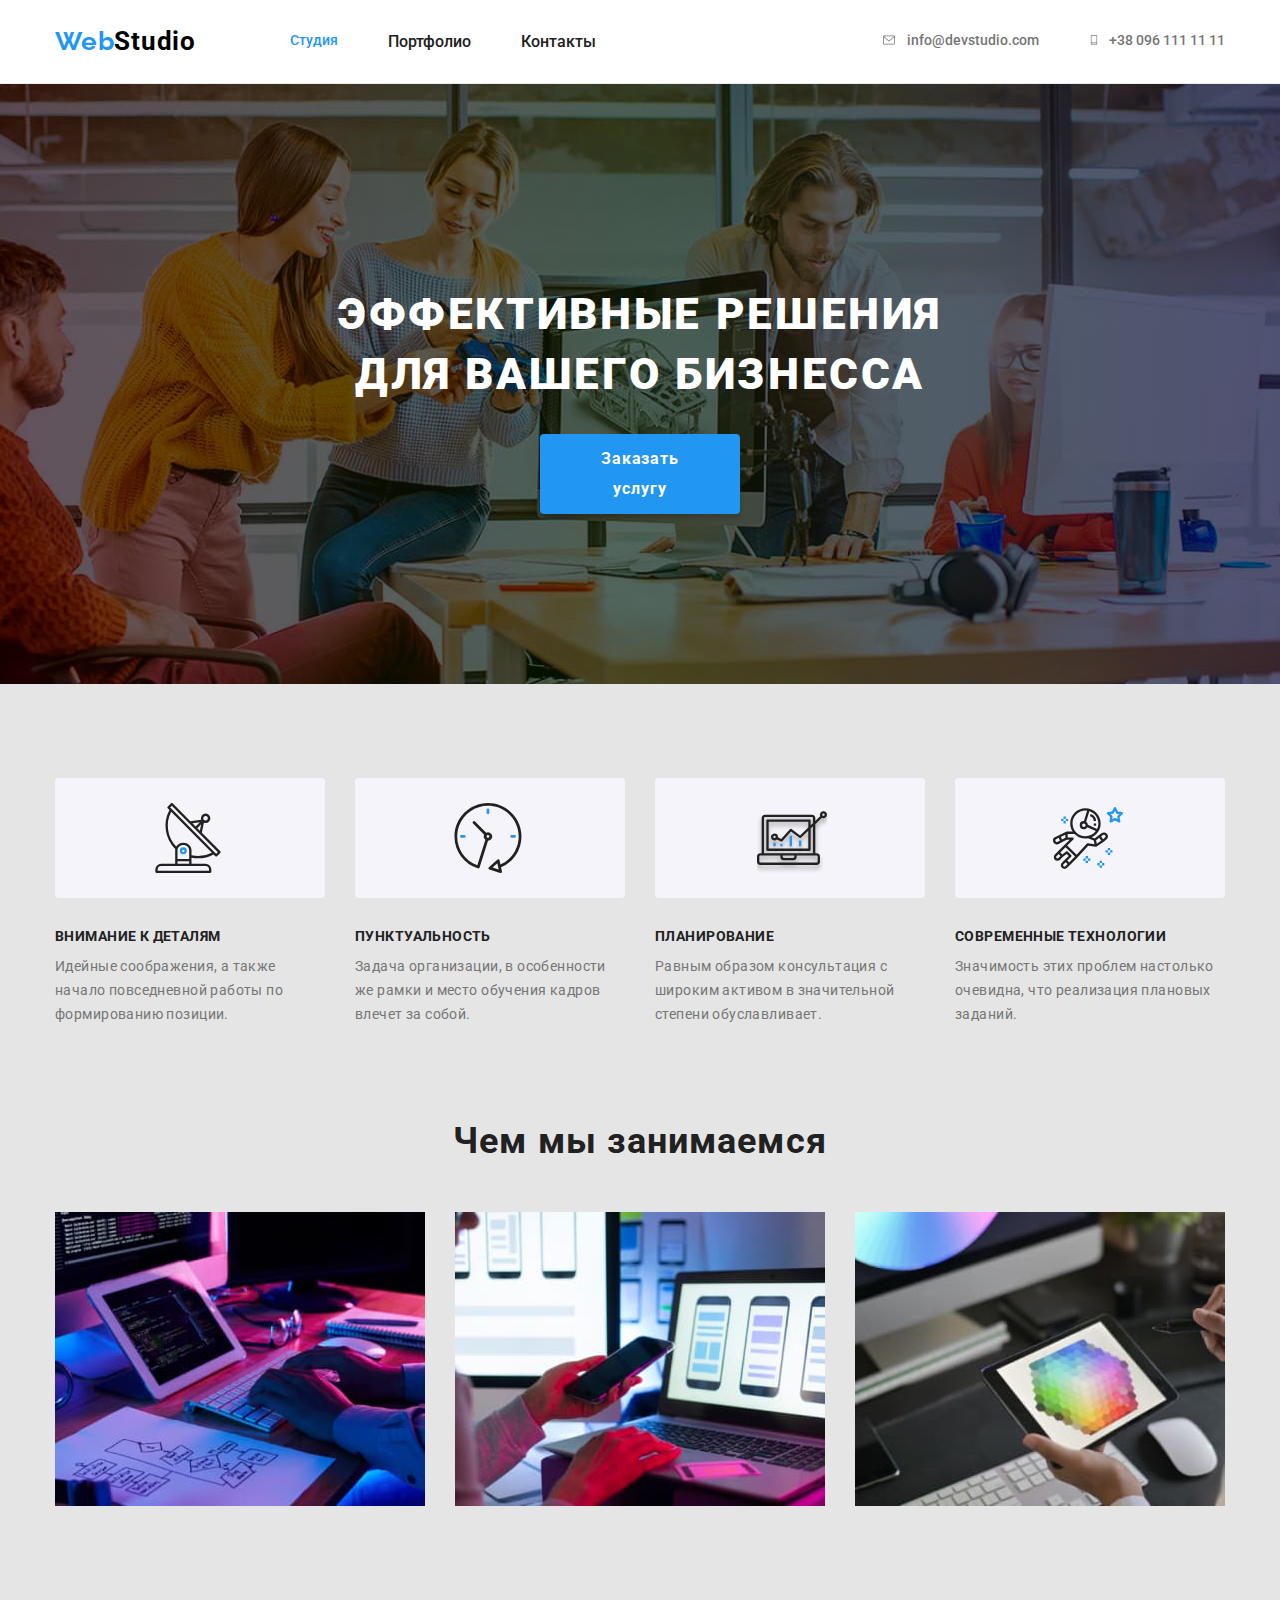
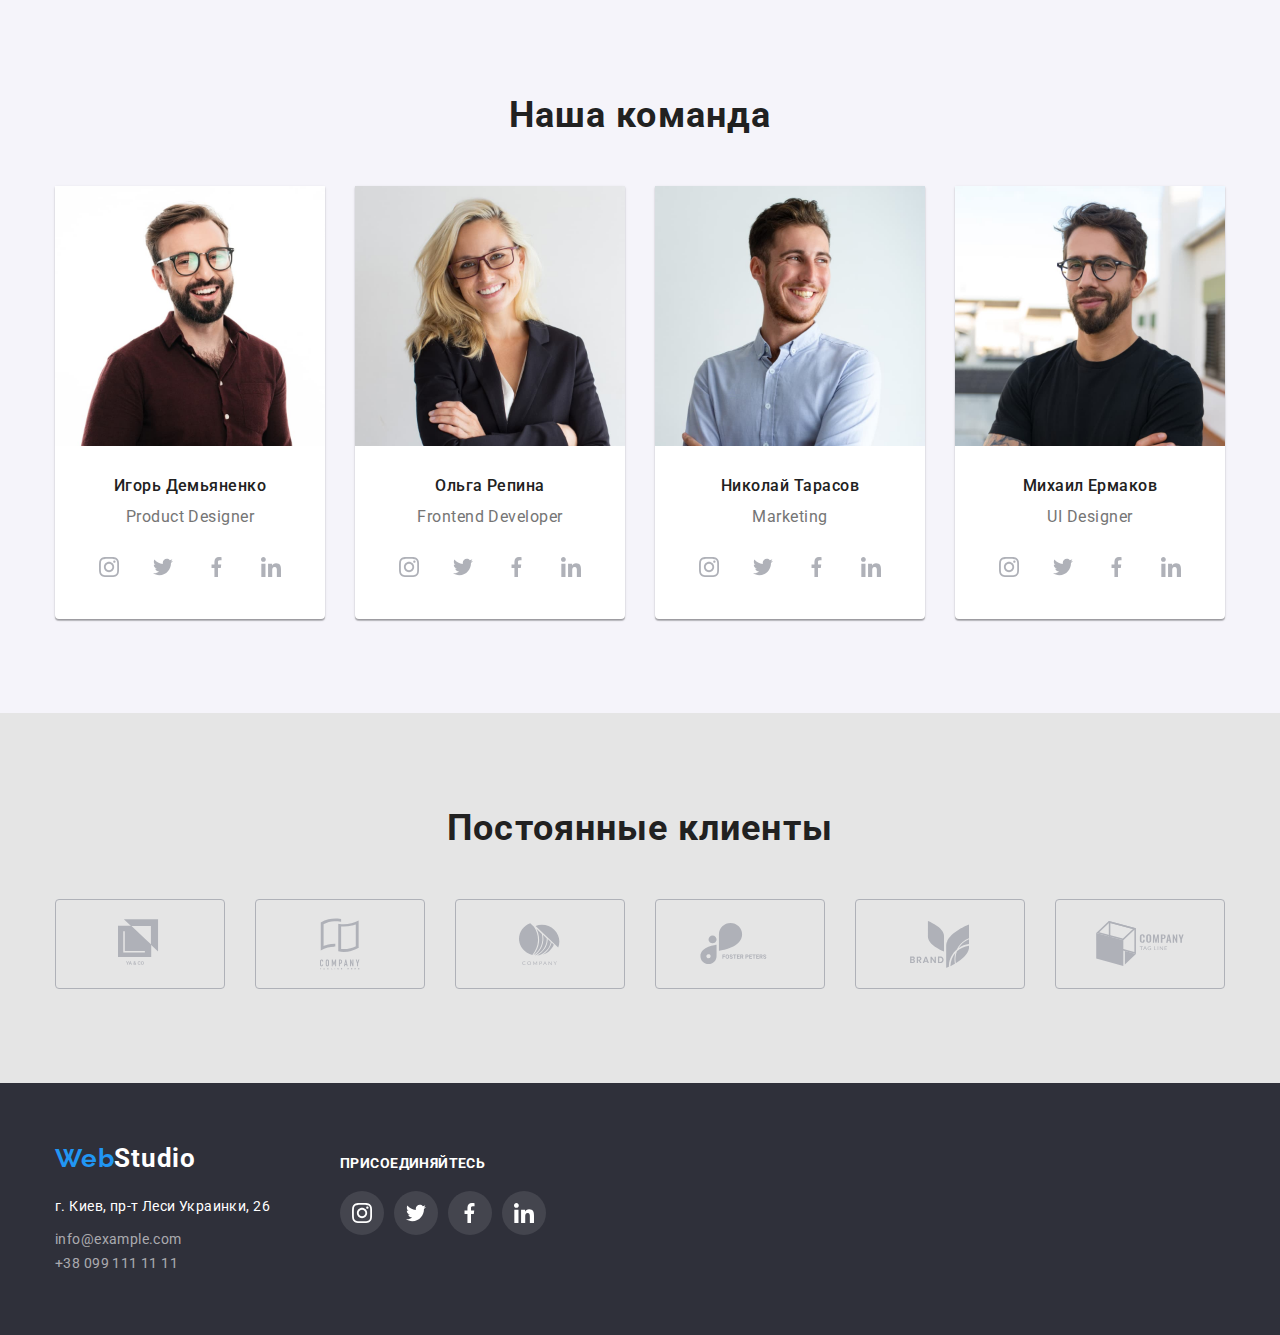
==== index.html @ e1457a3b "copied files" ====
<!DOCTYPE html>
<html lang="ru">

<head>
    <meta charset="UTF-8">
    <meta name="viewport" content="width=device-width, initial-scale=1.0">
    <link rel="preconnect" href="https://fonts.gstatic.com">
    <link href="https://fonts.googleapis.com/css2?family=Roboto&display=swap" rel="stylesheet">
    <link rel="preconnect" href="https://fonts.gstatic.com">
    <link href="https://fonts.googleapis.com/css2?family=Oleo+Script&family=Raleway:wght@700&display=swap" rel="stylesheet">
    <link rel="stylesheet" href="https://cdnjs.cloudflare.com/ajax/libs/modern-normalize/1.0.0/modern-normalize.min.css" integrity="sha512-ISS7cAi1PEhQ8jnbJpJZMd29NlhNj4AWYyLOSp2CE/CsHxTCu+r+t0D2yoJudVrd0/8fTVPUVDzY5Tvli75u/g==" crossorigin="anonymous" />
    <link rel="stylesheet" href="./css/styles.css">
    <title>WebStudio</title>
</head>

<body>


    <!-- HEADER-->
    
    <header>
        <div class="container header-conteiner">
            
            <nav class="head-navigation">
                <a href="./index.html" class="logotype">Web<span>Studio</span></a>
                <ul class="main-navigation">

                    <li>
                        <a href="./index.html" id="webstudio" class="current" >Студия</a>
                    </li>

                    <li>
                        <a href="./portfolio.html" id="portfolio"   target="_blank">Портфолио</a>
                    </li>

                    <li>
                        <a href="#">Контакты</a>
                    </li>

                </ul>

            </nav>

            <ul class="main-contacts">
                <li>
                    <a href="mailto:info@devstudio.com"><svg class="envelope" width="16" height="12">
                        <use href="./images/symbol-social.svg#icon-envelope"></use>
                    </svg>info@devstudio.com</a>
                </li>

                <li>
                    <a href="tel:+380961111111"><svg class="phone" width="10" height= "16">
                        <use class="phone" href="./images/symbol-social.svg#icon-smartphone"></use>
                    </svg>+38 096 111 11 11</a>
                </li>

            </ul>

        </div>
    </header>

    <!-- MAIN PART-->
    
    <main>

        <section class="head">
            <div class="container">
                <h1 class="title-head">Эффективные решения для вашего бизнесса</h1>
                <a href="#" class="link-head">Заказать услугу</a>
            </div>
        </section>

        <section class="main-information">
            <div class="container">
            <h2 class="visually-hidden">Наши преимущества</h2>
                <ul class="information">
                    <li class="information-list antenna">
                        <h3>Внимание к деталям</h3>
                        <p>Идейные соображения, а также начало повседневной работы по   формированию позиции.</p>
                    </li>
                    <li class="information-list clock">
                        <h3>Пунктуальность</h3>
                        <p>Задача организации, в особенности же рамки и место обучения  кадров влечет за собой.</p>
                    </li>
                    <li class="information-list diagram">
                        <h3>Планирование</h3>
                        <p>Равным образом консультация с широким активом в значительной     степени обуславливает.</p>
                    </li>
                    <li class="information-list astronaut">
                        <h3>Современные технологии</h3>
                        <p>Значимость этих проблем настолько очевидна, что реализация   плановых заданий.</p>
                    </li>
                </ul>
            </div>
        </section>

        <section class="activity">
            <div class="container">

                <h2 class="title-container">Чем мы занимаемся</h2>

                <ul >
                    <li>
                        <img src="./images/web-developing.jpg" alt="Веб-разработка"     width="370" height="294">
                    </li>
                    <li>
                        <img src="./images/app.jpg" alt="Использование приложений"  width="370" height="294">
                    </li>
                    <li>
                        <img src="./images/design.jpg" alt="Создание привлекательного   дизайна" width="370" height="294">
                    </li>
                </ul>

            </div>
        </section>

        <section class="team">
            <div class="container">
                <h2 class="title-team">Наша команда</h2>
                <ul class="our-team">
                    <li class="team-photos">
                        <img src="./images/designer.jpg" alt="Дизайнер" width="270"     height="260">
                        <h3 class="name">Игорь Демьяненко</h3>
                        <p>Product Designer</p>
                        <nav>
                            <ul class="connect-list">
                                <li class=" team-link">
                                    <a href="#"><svg class="social-icon" width="20" height="20">
                                            <use href="./images/symbol-social.svg#icon-instagram"></use>
                                        </svg>
                                    </a>
                                </li>
                                <li class=" team-link">
                                    <a href="#">
                                        <svg class="social-icon" width="20" height="20">
                                            <use href="./images/symbol-social.svg#icon-twitter"></use>
                                        </svg>
                                    </a>
                                </li>
                                <li class=" team-link">
                                    <a href="#">
                                        <svg class="social-icon" width="20" height="20">
                                            <use href="./images/symbol-social.svg#icon-fb"></use>
                                        </svg>
                                    </a>
                                </li>
                                <li class=" team-link">
                                    <a href="#">
                                        <svg class="social-icon" width="20" height="20">
                                            <use href="./images/symbol-social.svg#icon-linkedin"></use>
                                        </svg>
                                    </a>
                                </li>
                            </ul>
                        </nav>
                    </li>
                    <li class="team-photos">
                        <img src="./images/developer.jpg" alt="Веб-разработчик"     width="270" height="260">
                        <h3 class="name">Ольга Репина</h3>
                        <p>Frontend Developer</p>
                        <nav>
                            <ul class="connect-list">
                                <li class="team-link">
                                    <a href="#"><svg class="social-icon" width="20" height="20">
                                            <use href="./images/symbol-social.svg#icon-instagram"></use>
                                        </svg>
                                    </a>
                                </li>
                                <li class="team-link">
                                    <a href="#">
                                        <svg class="social-icon" width="20" height="20">
                                            <use href="./images/symbol-social.svg#icon-twitter"></use>
                                        </svg>
                                    </a>
                                </li>
                                <li class="team-link">
                                    <a href="#">
                                        <svg class="social-icon" width="20" height="20">
                                            <use href="./images/symbol-social.svg#icon-fb"></use>
                                        </svg>
                                    </a>
                                </li>
                                <li class="team-link">
                                    <a href="#">
                                        <svg class="social-icon" width="20" height="20">
                                            <use href="./images/symbol-social.svg#icon-linkedin"></use>
                                        </svg>
                                    </a>
                                </li>
                            </ul>
                        </nav>
                    </li>
                    <li class="team-photos">
                       <img src="./images/marketing.jpg" alt="Маркетолог" width="270"   height="260">
                       <h3 class="name">Николай Тарасов</h3>
                       <p>Marketing</p>
                    <nav>
                        <ul class="connect-list">
                            <li class="team-link">
                                <a href="#"><svg class="social-icon" width="20" height="20">
                                        <use href="./images/symbol-social.svg#icon-instagram"></use>
                                    </svg>
                                </a>
                            </li>
                            <li class="team-link">
                                <a href="#">
                                    <svg class="social-icon" width="20" height="20">
                                        <use href="./images/symbol-social.svg#icon-twitter"></use>
                                    </svg>
                                </a>
                            </li>
                            <li class="team-link">
                                <a href="#">
                                    <svg class="social-icon" width="20" height="20">
                                        <use href="./images/symbol-social.svg#icon-fb"></use>
                                    </svg>
                                </a>
                            </li>
                            <li class="team-link">
                                <a href="#">
                                    <svg class="social-icon" width="20" height="20">
                                        <use href="./images/symbol-social.svg#icon-linkedin"></use>
                                    </svg>
                                </a>
                            </li>
                        </ul>
                    </nav>
                    </li>
                    <li class="team-photos">
                       <img src="./images/ui-designer.jpg" alt="Веб-дизайнер" width="270"   height="260">
                       <h3 class="name">Михаил Ермаков</h3>
                       <p>UI Designer</p>
                    <nav>
                        <ul class="connect-list">
                            <li class="team-link">
                                <a href="#"><svg class="social-icon" width="20" height="20">
                                        <use href="./images/symbol-social.svg#icon-instagram"></use>
                                    </svg>
                                </a>
                            </li>
                            <li class="team-link">
                                <a href="#">
                                    <svg class="social-icon" width="20" height="20">
                                        <use href="./images/symbol-social.svg#icon-twitter"></use>
                                    </svg>
                                </a>
                            </li>
                            <li class="team-link">
                                <a href="#">
                                    <svg class="social-icon" width="20" height="20">
                                        <use href="./images/symbol-social.svg#icon-fb"></use>
                                    </svg>
                                </a>
                            </li>
                            <li class="team-link">
                                <a href="#">
                                    <svg class="social-icon" width="20" height="20">
                                        <use href="./images/symbol-social.svg#icon-linkedin"></use>
                                    </svg>
                                </a>
                            </li>
                        </ul>
                    </nav>
                    </li>
                </ul>
                </div>
        </section>

        <section class="support">
            <div class="container">
                <h2 class="title-support">Постоянные клиенты</h2>
                <nav>
                <ul class="partners">
                <li class="list-partners"><a href="#"><svg width="44.27" height="49.23"><use href="./images/symbol-partners.svg#icon-co"></use></svg></a></li>
                <li class="list-partners"><a href="#"><svg width="40" height="52"><use href="./images/symbol-partners.svg#icon-company-second"></use></svg></a></li>
                <li class="list-partners"><a href="#"><svg width="41" height="42.6"><use  href="./images/symbol-partners.svg#icon-company-third"></use></svg></a></li>
                <li class="list-partners"><a href="#"><svg width="79.66" height="42.02"><use  href="./images/symbol-partners.svg#icon-foster"></use></svg></a></li>
                <li class="list-partners"><a href="#"><svg width="59" height="47"><use  href="./images/symbol-partners.svg#icon-brand"></use></svg></a></li>
                <li class="list-partners"><a href="#"><svg width="88.48" height="45.44"><use  href="./images/symbol-partners.svg#icon-company-sixth"></use></svg></a></li>
                </ul>
                </nav>
            </div>
        </section>
    </main>


    <!-- FOOTER-->

    <footer>
        <div class="container footer-conteiner">
            <div class="adress">
            <a href="./index.html" class="logo">Web<span>Studio</span></a>
            <address>
                <p>г. Киев, пр-т Леси Украинки, 26</p>
            <ul class="footer-links">
                <li>
                    <a href="mailto:info@example.com">info@example.com</a>
                </li>
                <li>
                    <a href="tel:+380991111111">+38 099 111 11 11</a>
                </li>
            </ul>
            </address>
            </div>
            
            <div class="connect">
                <h2>Присоединяйтесь</h2>
                <nav>
                <ul class="connect-list">
                    <li class="connect-link">
                        <a href="#"><svg width="20" height="20">
                            <use href="./images/symbol-social.svg#icon-instagram"></use>
                        </svg>
                        </a>
                    </li>
                    <li class="connect-link">
                        <a href="#">
                        <svg width="20" height="20">
                            <use href="./images/symbol-social.svg#icon-twitter"></use>
                        </svg>
                        </a>
                    </li>
                    <li class="connect-link">
                        <a href="#">
                        <svg width="20" height="20">
                            <use href="./images/symbol-social.svg#icon-fb"></use>
                        </svg>
                        </a>
                    </li>
                    <li class="connect-link">
                        <a href="#">
                        <svg width="20" height="20">
                            <use href="./images/symbol-social.svg#icon-linkedin"></use>
                        </svg>
                        </a>
                    </li>
                </ul>
                </nav>
            </div>
        </div>
    </footer>
</body>

</html>
---- css/styles.css ----
:after, :before, * {
  margin: 0;
  padding: 0;
  font-family: "Roboto", sans-serif;
  box-sizing: border-box;
}

:root {
  --common-width: 100%;
  --section-padding: 94px;
  --inner-section-margin: 50px;
  --card-margin: 30px;
  
  --body-background: #e5e5e5;
  --header-background: #ffffff;
  --header-border: #ECECEC;
  --footer-background: #2f303a;
  --p-color: #757575;
  --h-color: #212121;
  --hover-color: #2196f3;
  --common-color: #ffffff;
  --footer-link-color: rgba(255, 255, 255, 0.6);
}

body {
  background: var(--body-background);
}

img {
  display: block;
  max-width: 100%;
}

h1, h2, h3, h4, p {
  margin: 0;
  padding: 0;
}

a {text-decoration: none;}

ul > li {
  list-style: none;
  margin: 0;
  padding: 0;
}

.container{
  width: 1200px;
  padding: 0 15px;
  margin: 0 auto;
}

.visually-hidden {
  position: absolute;
  width: 1px;
  height: 1px;
  margin: -1px;
  border: 0;
  padding: 0;
  white-space: nowrap;
  clip-path: inset(100%);
  clip: rect(0 0 0 0);
  overflow: hidden;
}

header {
  width: var(--common-width);

  background: var(--header-background);
  border-bottom: 1px solid var(--header-border);
}

.header-conteiner{
  display: flex;
}

.head-navigation {
  width: auto;
  display: flex;
  align-items: center;
}

.logotype {
  display: block;

  font-family: 'Raleway', sans-serif;
  font-style: normal;
  font-weight: 700;
  font-size: 26px;
  line-height: 31px;
  letter-spacing: 0.03em;
  color: #2196f3;
}

.logotype span {
  color: black;
  font-style: normal;
  font-weight: bold;
  font-size: 26px;
  line-height: 31px;
  letter-spacing: 0.03em;
}

.main-navigation {
  display: flex;
  margin-left: var(--section-padding);
}

.main-navigation li:not(:last-child) {
  margin-right: var(--inner-section-margin);
}

.main-navigation .current {
  color: var(--hover-color);

  font-size: 14px;
  line-height: 16,41px;
  font-weight: 500;
}

.main-navigation a {
  display: block;
  padding: 32px 0;
  color: var(--h-color);
  font-weight: 500;
}

.main-contacts {
  display: flex;
  margin-left: auto;
}

.main-contacts a {
  display: flex;
  align-items: center;
  padding: 32px 0;
  color: var(--p-color);

  font-size: 14px;
  line-height: 16,41px;
  font-weight: 500;
}

.main-contacts li:not(:last-child) {
  margin-right: var(--inner-section-margin);
}

ul a:hover, ul a:focus, ul a:active {
  color: var(--hover-color);
}

.envelope {
  margin-right: 10px;
  fill: currentColor;
}

.phone {
  margin-right: 10px;
  fill: currentColor;
}

.envelope:hover, .envelope:focus, .phone:hover, .phone:focus {
  fill: var(--hover-color);
}

/*MAIN*/
/*Section 1*/

.head {
  height: 600px;
  background-image: linear-gradient(to right,
  rgba(47, 0, 0, 0.4),
  rgba(0, 48, 0, 0.4),
  rgba(0, 0, 58, 0.4)
  ), url("../images/hero-squoosh.jpg");
  background-color: rgba(196, 196, 196, 1);
  background-repeat: no-repeat;
  background-size: cover;
  background-position: center;
  padding: 200px 0;
}

.title-head {
  display: block;
  width: 696px;
  margin-left: auto;
  margin-right: auto;

  color: var(--common-color);
  font-style: normal;
  font-weight: 900;
  font-size: 44px;
  line-height: 60px;
  text-align: center;
  letter-spacing: 0.06em;
  
  text-transform: uppercase;
}

.link-head {
  display: block;
  margin-top: 30px;
  max-width: 200px;
  margin-left: auto;
  margin-right: auto;
  padding: 10px 33px;

  background: #2196f3;
  box-shadow: 0px 4px 4px rgba(0, 0, 0, 0.15);
  border-radius: 4px;

  color: var(--common-color);
  text-align: center;
  font-weight: bold;
  font-size: 16px;
  line-height: 30px;
  letter-spacing: 0.06em;
}

/*Section 2*/

.main-information {
  width: var(--common-width);
  padding-top: var(--section-padding);
  padding-bottom: var(--section-padding);
}

.information {
  display: flex;
}

.information-list {
  width: 270px;
}

.information-list::before{
  content: "";
  display: block;
  height: 120px;
  margin-bottom: 30px;
  background-color: #F5F4FA;
  border-radius: 4px;
  background-position: center;
  background-size: 74px 70px;
  background-repeat: no-repeat;
}

.antenna::before {
  background-image: url(../images/antenna.svg);
}

.clock::before {
  background-image: url(../images/clock.svg);
}

.diagram::before {
  background-image: url(../images/diagram.svg);
}

.astronaut::before {
  background-image: url(../images/astronaut.svg);
}

.information-list::before:not(:last-child){
  margin-right: 30px;
}

.information-list:not(:last-child){
  margin-right: var(--card-margin);}

.information h3 {
  margin-bottom: 10px;

  color: var(--h-color);
  font-style: normal;
  font-weight: bold;
  font-size: 14px;
  line-height: 16px;
  letter-spacing: 0.03em;

  text-transform: uppercase;
}

.information p {
  color: var(--p-color);
  font-style: normal;
  font-weight: normal;
  font-size: 14px;
  line-height: 24px;
  letter-spacing: 0.03em;
}

/*Section 3*/

.activity{
  padding-bottom: var(--section-padding);
}

.title-container {
  margin-right: auto;
  margin-left: auto;
  margin-bottom: var(--inner-section-margin);

  color: var(--h-color);
  font-style: normal;
  font-weight: bold;
  font-size: 36px;
  line-height: 42px;
  text-align: center;
  letter-spacing: 0.03em;
}

.activity ul {
  display: flex;
  margin-right: - var(--card-margin);
}

.activity li {
  width: calc((100% - 60px) / 3);
}

.activity li:not(:last-child){
  margin-right: var(--card-margin);
}

/*Section 4*/

.team {
  width: var(--common-width);
  background: #f5f4fa;
  padding-top: var(--section-padding);
  padding-bottom: var(--section-padding);
}

.title-team {
  margin-bottom: var(--inner-section-margin);

  color: var(--h-color);
  font-style: normal;
  font-weight: bold;
  font-size: 36px;
  line-height: 42px;
  text-align: center;
  letter-spacing: 0.03em;
}

.our-team {
  display: flex;
}

.team-photos {
  width: calc((100% - 90px) / 4);
  padding-bottom: 30px;
  background: var(--common-color);
  box-shadow: 0px 1px 3px rgba(0, 0, 0, 0.12), 0px 1px 1px rgba(0, 0, 0, 0.14),
0px 2px 1px rgba(0, 0, 0, 0.2);
  border-radius: 0px 0px 4px 4px;
}

.team-photos:not(:last-child){
  margin-right: var(--card-margin);
}

.team-photos img {
  margin-bottom: var(--card-margin);
}

.team-photos p {
  color: var(--p-color);
  font-style: normal;
  font-weight: normal;
  font-size: 16px;
  line-height: 24px;
  letter-spacing: 0.03em;
  text-align: center;
}

.name {
  margin-bottom: 10px;

  color: var(--h-color);
  font-style: normal;
  font-weight: 500;
  font-size: 16px;
  line-height: 19px;
  text-align: center;
  letter-spacing: 0.03em;
}

.team-photos nav {
  margin-top: 16px;
  padding: 0 32px;
}

.team-link {
  width: calc( (100% - 30px) / 4);
  height: 44px;
  border-radius: 50%;
  background: inherit;
}

.social-icon {
  fill: currentColor;
}

.team-link a {
  display: block;
  padding: 12px;
  color: #AFB1B8;
}

.team-link:not(:last-child) {
  margin-right: 10px;
}

.team-link:hover, .team-link:focus, .team-link:active {
  border-radius: 50%;
  background-color: var(--hover-color);
}

.team-link a:hover {
  color: #ffffff;
}


/*Section 5*/

.support {
  padding: var(--section-padding) 0;
}

.support h2 {
  margin-bottom: 50px;

  color: var(--h-color);
  font-style: normal;
  font-weight: bold;
  font-size: 36px;
  line-height: 42px;
  text-align: center;
  letter-spacing: 0.03em;
}

.partners {
  display: flex;
}

.list-partners {
  width: calc( (100% - 150px) / 6);
  height: 90px;
  border: 1px solid #AFB1B8;
  border-radius: 4px;
}

.list-partners:not(:last-child){
  margin-right: var(--card-margin);
}

.list-partners a{
  display: flex;
  justify-content: center;
  align-items: center;
  height: 100%;

  color: #AFB1B8
}

.list-partners svg {
  fill: currentColor;
}

.list-partners:hover, .list-partners:focus {
  border: 1px solid var(--hover-color);
}

.list-partners a:hover, .list-partners a:focus {
  color: var(--hover-color);
}

footer {
  width: var(--common-width);
  background: var(--footer-background);
}

.footer-conteiner {
  display: flex;
  padding-top: 60px;
}

.logo {
  display: inline-block;
  margin-bottom: 20px;

  color: #2196f3;
  font-family: 'Raleway', sans-serif;
  font-style: normal;
  font-weight: bold;
  font-size: 26px;
  line-height: 31px;
  letter-spacing: 0.03em;
}

.logo span {
  color: var(--common-color);
  font-style: normal;
  font-weight: bold;
  font-size: 26px;
  line-height: 31px;
  letter-spacing: 0.03em;
}

address p {
  margin-bottom: 9px;

  color: var(--common-color);
  font-style: normal;
  font-weight: normal;
  font-size: 14px;
  line-height: 24px;
  letter-spacing: 0.03em;
}

.footer-links {
  padding-bottom: 60px;
}

.footer-links a {
  font-style: normal;
  font-weight: normal;
  font-size: 14px;
  line-height: 24px;
  letter-spacing: 0.03em;
  color: var(--footer-link-color);
}

.connect{
  padding-top: 12px;
  margin-left: 70px;
}

.connect h2 {
  margin-bottom: 20px;

  color: var(--common-color);
  font-style: normal;
  font-weight: bold;
  font-size: 14px;
  line-height: 16px;
  letter-spacing: 0.03em;
  text-transform: uppercase;
}

.connect-link {
  width: calc( (100% - 30px) / 4);
  height: 44px;

  background: rgba(255, 255, 255, 0.1);
  border-radius: 50%;
}

.connect-link a {
  display: block;
  padding: 12px;
}

.connect-link svg {
  fill: var(--common-color);
}

.connect-list {
  display: flex;
}

.connect-link:not(:last-child) {
  margin-right: 10px;
}

.connect-link:hover, .connect-link:focus, .connect-link:active {
  background-color: var(--hover-color);
}

/*Portfolio*/

.wallpaper {
  background-color: var(--common-color);
  width: var(--common-width);
}

/*buttons*/

.services {
  width: var(--common-width);
  margin: 0px auto;
  padding-top: var(--section-padding);
  padding-bottom: var(--section-padding);
}

.services-btn {
  display: flex;
  justify-content: center;
  margin-bottom: var(--inner-section-margin);
}

.services-btn li {
  background: #F5F4FA;
  border-radius: 4px;
}

.services-btn li:not(:last-child){
  margin-right: 8px;
}

.services-btn button {
  display: inline-block;
  padding: 6px 22px;

  color: var(--h-color);
  border: 1px solid #EEEEEE;
  border-radius: 4px;

  font-style: normal;
  font-weight: 500;
  font-size: 16px;
  line-height: 26px;
  text-align: center;
  letter-spacing: 0.03em;
}

.services-btn button:hover, .services-btn button:focus, .services-btn button:active{
  color: var(--common-color);
  background-color: var(--hover-color);
  cursor: pointer;
}

/*Cards*/

.examples {
  display: flex;
  flex-wrap: wrap;
}

.work-examples {
  width: calc((100% - 60px) / 3);
  margin-right: var(--card-margin);

  background-color: var(--common-color);
  border: 1px solid #EEEEEE;
}

.work-examples:nth-child(3n){
  margin-right: 0;
}

.work-examples:not(:nth-child(n+7)){
  margin-bottom: var(--card-margin);
}

.work-examples h2 {
  color: var(--h-color);
  font-style: normal;
  font-weight: bold;
  font-size: 18px;
  line-height: 36px;
  letter-spacing: 0.06em;
  text-align: left;
}  

.work-examples p {
  color: var(--p-color);
  font-style: normal;
  font-weight: normal;
  font-size: 16px;
  line-height: 30px;
  text-align: left;
  letter-spacing: 0.03em;
}

.work-examples:hover, .work-examples:focus {
  cursor: pointer;
  box-shadow: 0px 1px 1px rgba(0, 0, 0, 0.12), 0px 4px 4px rgba(0, 0, 0, 0.06), 1px 4px 6px rgba(0, 0, 0, 0.16);
}

.content-examples{
  margin: 20px 24px;
}
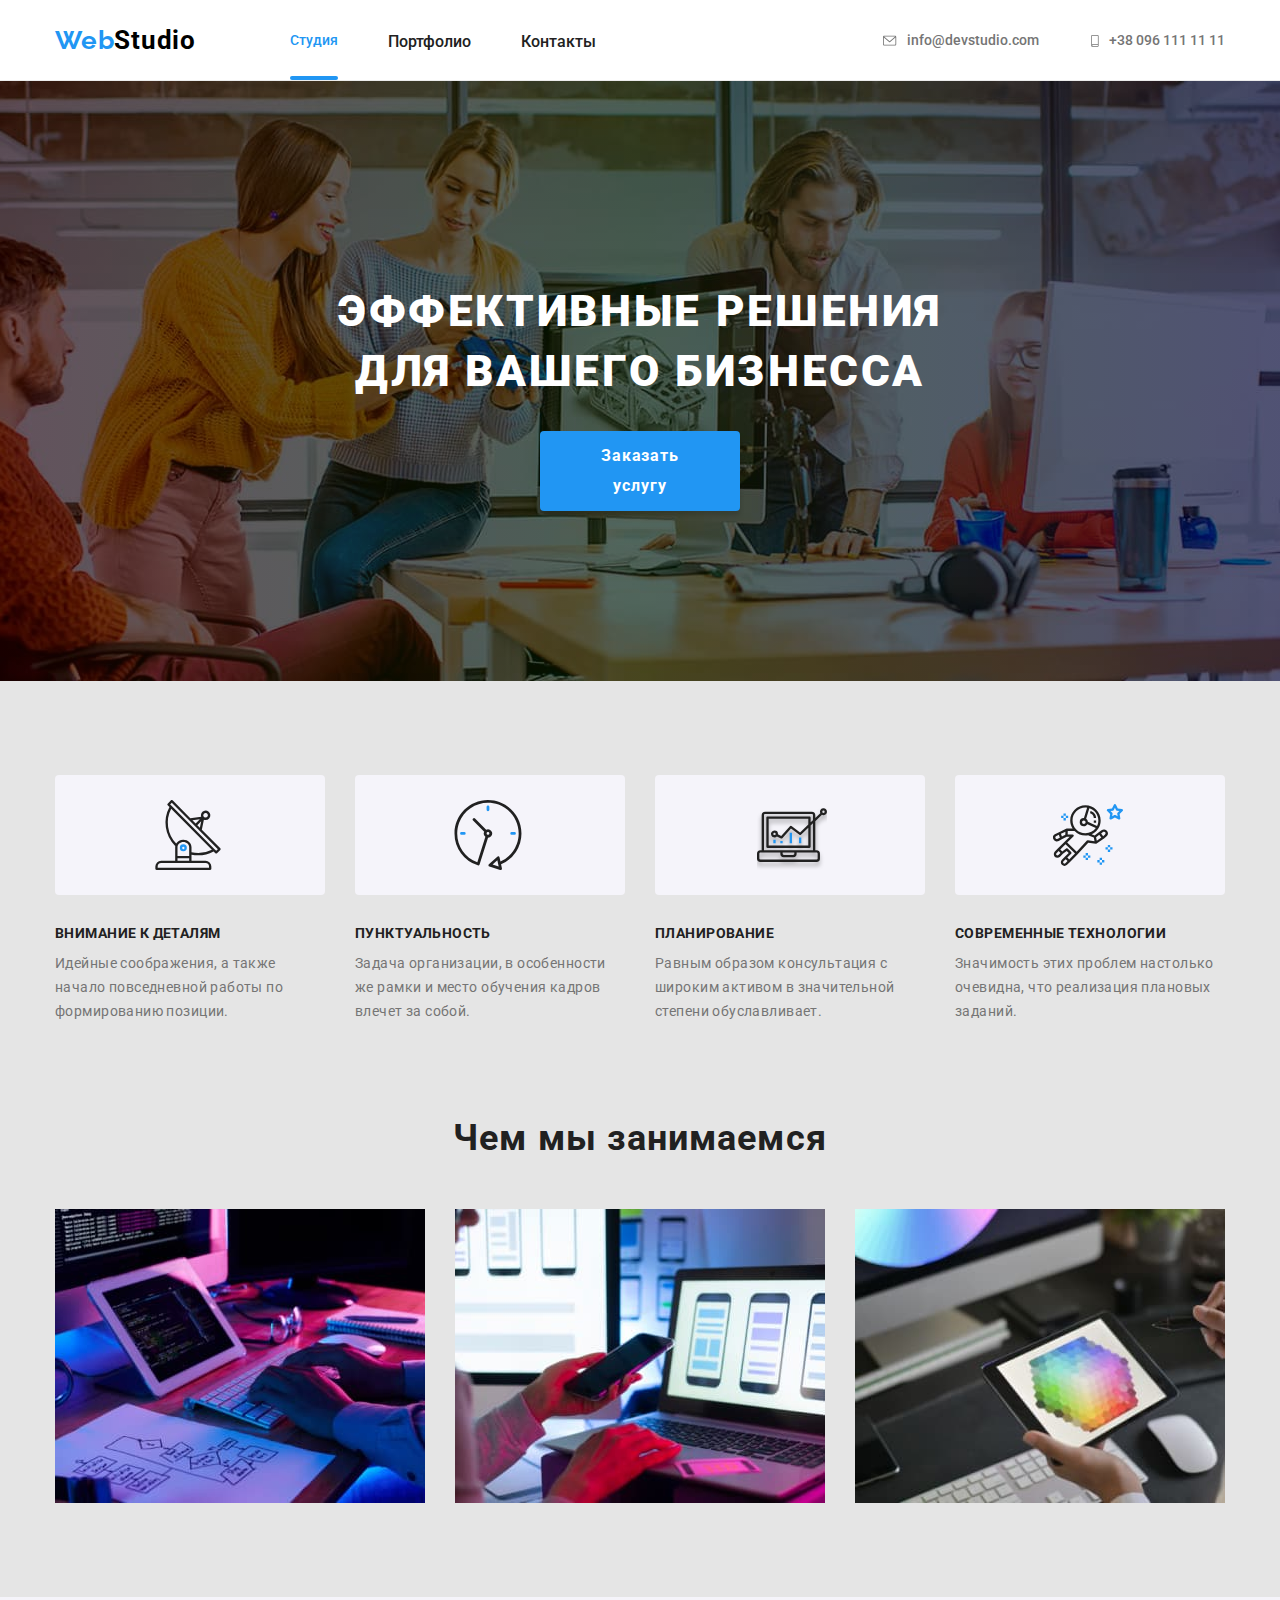
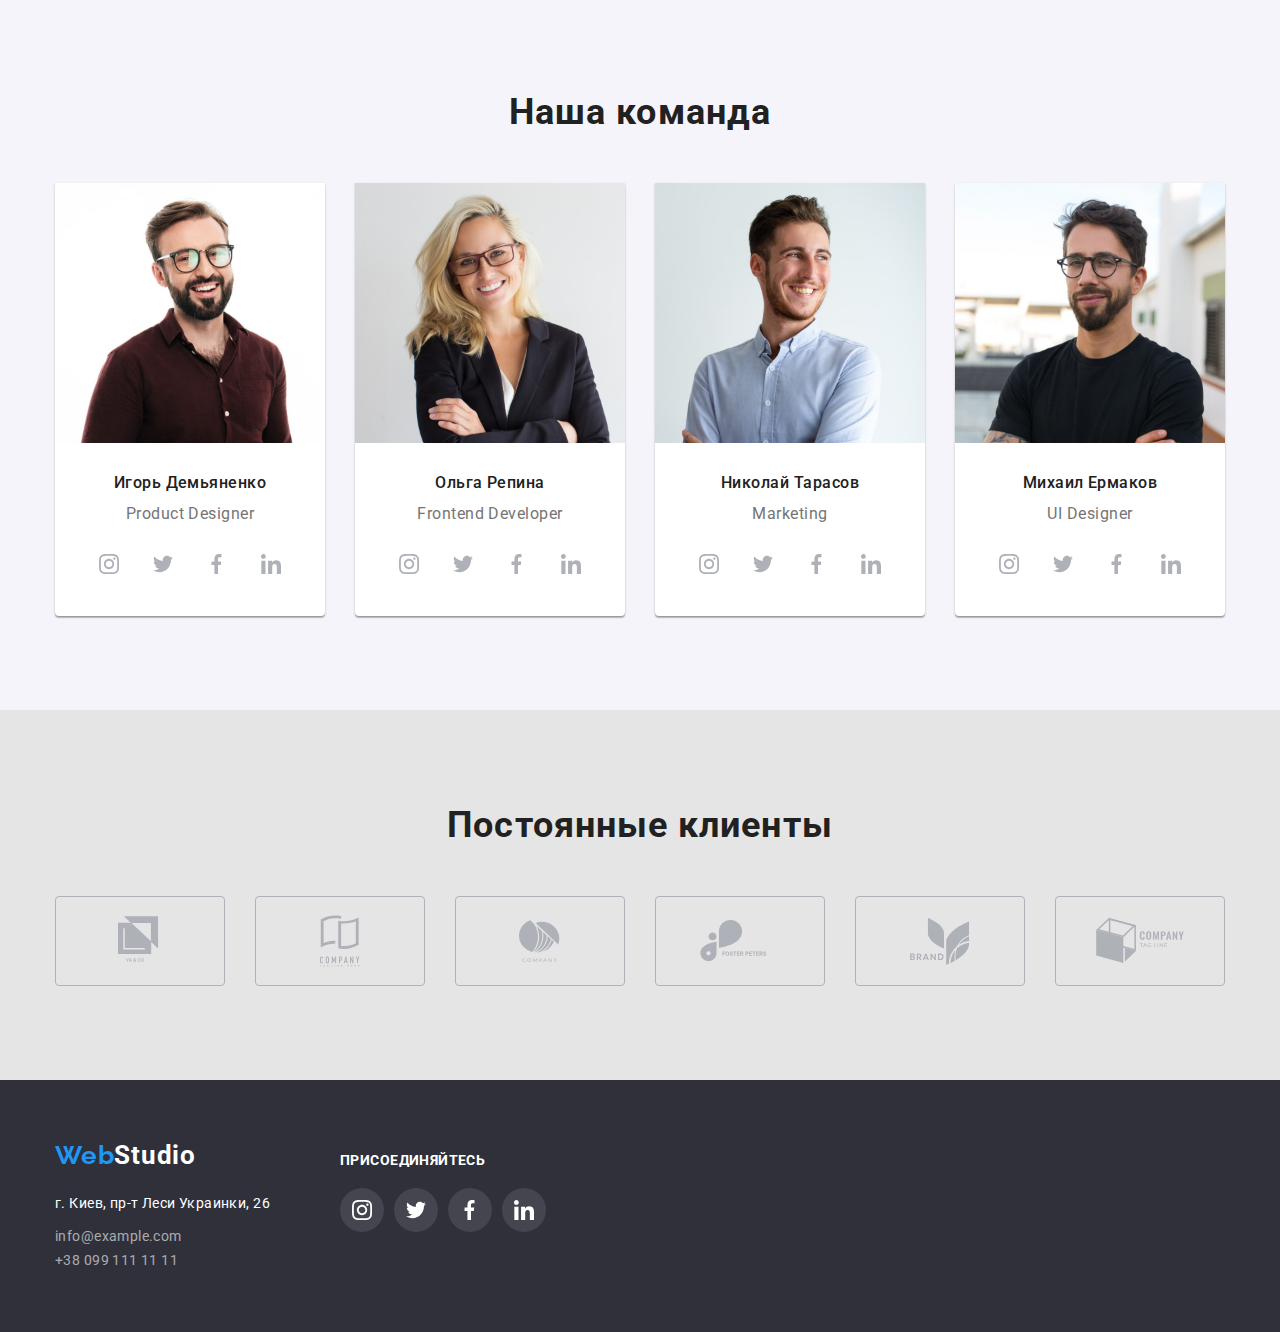
==== commit 9c06d65f: "Домашка готова" ====
--- a/index.html
+++ b/index.html
@@ -66,7 +66,7 @@
         <section class="head">
             <div class="container">
                 <h1 class="title-head">Эффективные решения для вашего бизнесса</h1>
-                <a href="#" class="link-head">Заказать услугу</a>
+                <a href="#" class="link-head" data-modal-open>Заказать услугу</a>
             </div>
         </section>
 
@@ -339,6 +339,15 @@
             </div>
         </div>
     </footer>
+    <div class="backdrop is-hidden" data-modal>
+        <div class="modal">
+            <button class="close-btn" data-modal-close>
+                <svg class="close-icon" width="18" height="18">
+                    <use  href="./images/close.svg#close"></use>
+                </svg>
+            </button>
+        </div>
+    </div>
+    <script src="./js/modal.js"></script>
 </body>
-
 </html>--- a/css/styles.css
+++ b/css/styles.css
@@ -1,4 +1,4 @@
-  :after, :before, * {
+  ::after, ::before, * {
   margin: 0;
   padding: 0;
   font-family: "Roboto", sans-serif;
@@ -38,6 +38,11 @@
 
 a {text-decoration: none;}
 
+ul{
+  margin: 0;
+  padding: 0;
+}
+
 ul > li {
   list-style: none;
   margin: 0;
@@ -104,6 +109,7 @@
 .main-navigation {
   display: flex;
   margin-left: var(--section-padding);
+  max-height: 80px;
 }
 
 .main-navigation li:not(:last-child) {
@@ -116,6 +122,22 @@
   font-size: 14px;
   line-height: 16,41px;
   font-weight: 500;
+}
+
+.current{
+  position: relative;
+}
+
+.current::after{
+  position: absolute;
+  left: 0;
+  bottom: 0;
+  display: inline-block;
+  content: " ";
+  width: 100%;
+  height: 4px;
+  background-color: var(--hover-color);
+  border-radius: 2px;
 }
 
 .main-navigation a {
@@ -123,6 +145,8 @@
   padding: 32px 0;
   color: var(--h-color);
   font-weight: 500;
+
+  transition: color 250ms cubic-bezier(0.4, 0, 0.2, 1);
 }
 
 .main-contacts {
@@ -139,6 +163,8 @@
   font-size: 14px;
   line-height: 16,41px;
   font-weight: 500;
+
+  transition: color 250ms cubic-bezier(0.4, 0, 0.2, 1);
 }
 
 .main-contacts li:not(:last-child) {
@@ -397,6 +423,8 @@
   height: 44px;
   border-radius: 50%;
   background: inherit;
+
+  transition: background 250ms cubic-bezier(0.4, 0, 0.2, 1);
 }
 
 .social-icon {
@@ -407,6 +435,8 @@
   display: block;
   padding: 12px;
   color: #AFB1B8;
+
+  transition: color 250ms cubic-bezier(0.4, 0, 0.2, 1);
 }
 
 .team-link:not(:last-child) {
@@ -414,7 +444,6 @@
 }
 
 .team-link:hover, .team-link:focus, .team-link:active {
-  border-radius: 50%;
   background-color: var(--hover-color);
 }
 
@@ -450,6 +479,8 @@
   height: 90px;
   border: 1px solid #AFB1B8;
   border-radius: 4px;
+
+  transition: border 250ms cubic-bezier(0.4, 0, 0.2, 1);
 }
 
 .list-partners:not(:last-child){
@@ -462,7 +493,9 @@
   align-items: center;
   height: 100%;
 
-  color: #AFB1B8
+  color: #AFB1B8;
+
+  transition: color 250ms cubic-bezier(0.4, 0, 0.2, 1);
 }
 
 .list-partners svg {
@@ -530,7 +563,10 @@
   font-size: 14px;
   line-height: 24px;
   letter-spacing: 0.03em;
+
   color: var(--footer-link-color);
+
+  transition: color 250ms cubic-bezier(0.4, 0, 0.2, 1);
 }
 
 .connect{
@@ -556,11 +592,14 @@
 
   background: rgba(255, 255, 255, 0.1);
   border-radius: 50%;
+
+  transition: color 250ms cubic-bezier(0.4, 0, 0.2, 1);
 }
 
 .connect-link a {
   display: block;
   padding: 12px;
+  
 }
 
 .connect-link svg {
@@ -624,6 +663,8 @@
   line-height: 26px;
   text-align: center;
   letter-spacing: 0.03em;
+
+  transition: color 250ms cubic-bezier(0.4, 0, 0.2, 1), background-color 250ms cubic-bezier(0.4, 0, 0.2, 1), cursor 250ms cubic-bezier(0.4, 0, 0.2, 1);
 }
 
 .services-btn button:hover, .services-btn button:focus, .services-btn button:active{
@@ -645,6 +686,8 @@
 
   background-color: var(--common-color);
   border: 1px solid #EEEEEE;
+
+  transition: box-shadow 250ms cubic-bezier(0.4, 0, 0.2, 1), cursor 250ms cubic-bezier(0.4, 0, 0.2, 1);
 }
 
 .work-examples:nth-child(3n){
@@ -682,4 +725,100 @@
 
 .content-examples{
   margin: 20px 24px;
-}+}
+
+.examples-thumb{
+  position: relative;
+  overflow:hidden
+}
+
+.examples-overlay{
+  position: absolute;
+  top: 0;
+  left: 0;
+
+  width: 100%;
+  height: 100%;
+  padding: 63px 24px;
+  
+  transform: translateY(100%);
+  background: rgba(33, 150, 243, 0.9);
+
+  transition: transform 250ms cubic-bezier(0.4, 0, 0.2, 1);
+}
+
+.examples-overlay>p {
+  position: absolute;
+  top: 50%;
+  left: 50%;
+  transform: translate(-50%, -50%);
+
+  width: 322px;
+  height: 168px;
+
+  font-style: normal;
+  font-weight: normal;
+  font-size: 18px;
+  line-height: 28px;
+
+  letter-spacing: 0.03em;
+
+  color: #FFFFFF;
+
+}
+
+.work-examples:hover .examples-overlay {
+  transform: translateY(0%);
+}
+
+.backdrop {
+  position: fixed;
+  top: 0;
+  left: 0;
+  width: 100%;
+  height: 100%;
+  background: rgba(0, 0, 0, 0.2);
+}
+
+.backdrop.is-hidden {
+  opacity: 0;
+  pointer-events: none;
+}
+
+.modal {
+  position: absolute;
+  top: 50%;
+  left: 50%;
+  transform: translate(-50%, -50%);
+  min-width: 528px;
+  min-height: 581px;
+  padding-top: 8px;
+  padding-right: 8px;
+
+  display: inline-flex;
+  justify-content: flex-end;
+  
+  background: #FFFFFF;
+  box-shadow: 0px 1px 3px rgba(0, 0, 0,   0.12), 0px 1px 1px rgba(0, 0, 0, 0.14)  , 0px 2px 1px rgba(0, 0, 0, 0.2);
+  border-radius: 4px;
+}
+
+.close-btn {
+  width: 30px;
+  height: 30px;
+  margin: 0;
+  display: flex;
+  justify-content: center;
+  align-items: center;
+
+  background: #FFFFFF;
+  border: 1px solid rgba(0, 0, 0, 0.1);
+  border-radius: 50%;
+  cursor: pointer;
+}
+  .close-icon {
+  padding-top: 3px;
+  padding-right: 3px;
+  padding-bottom: 4px;
+  padding-left: 4px;
+  }
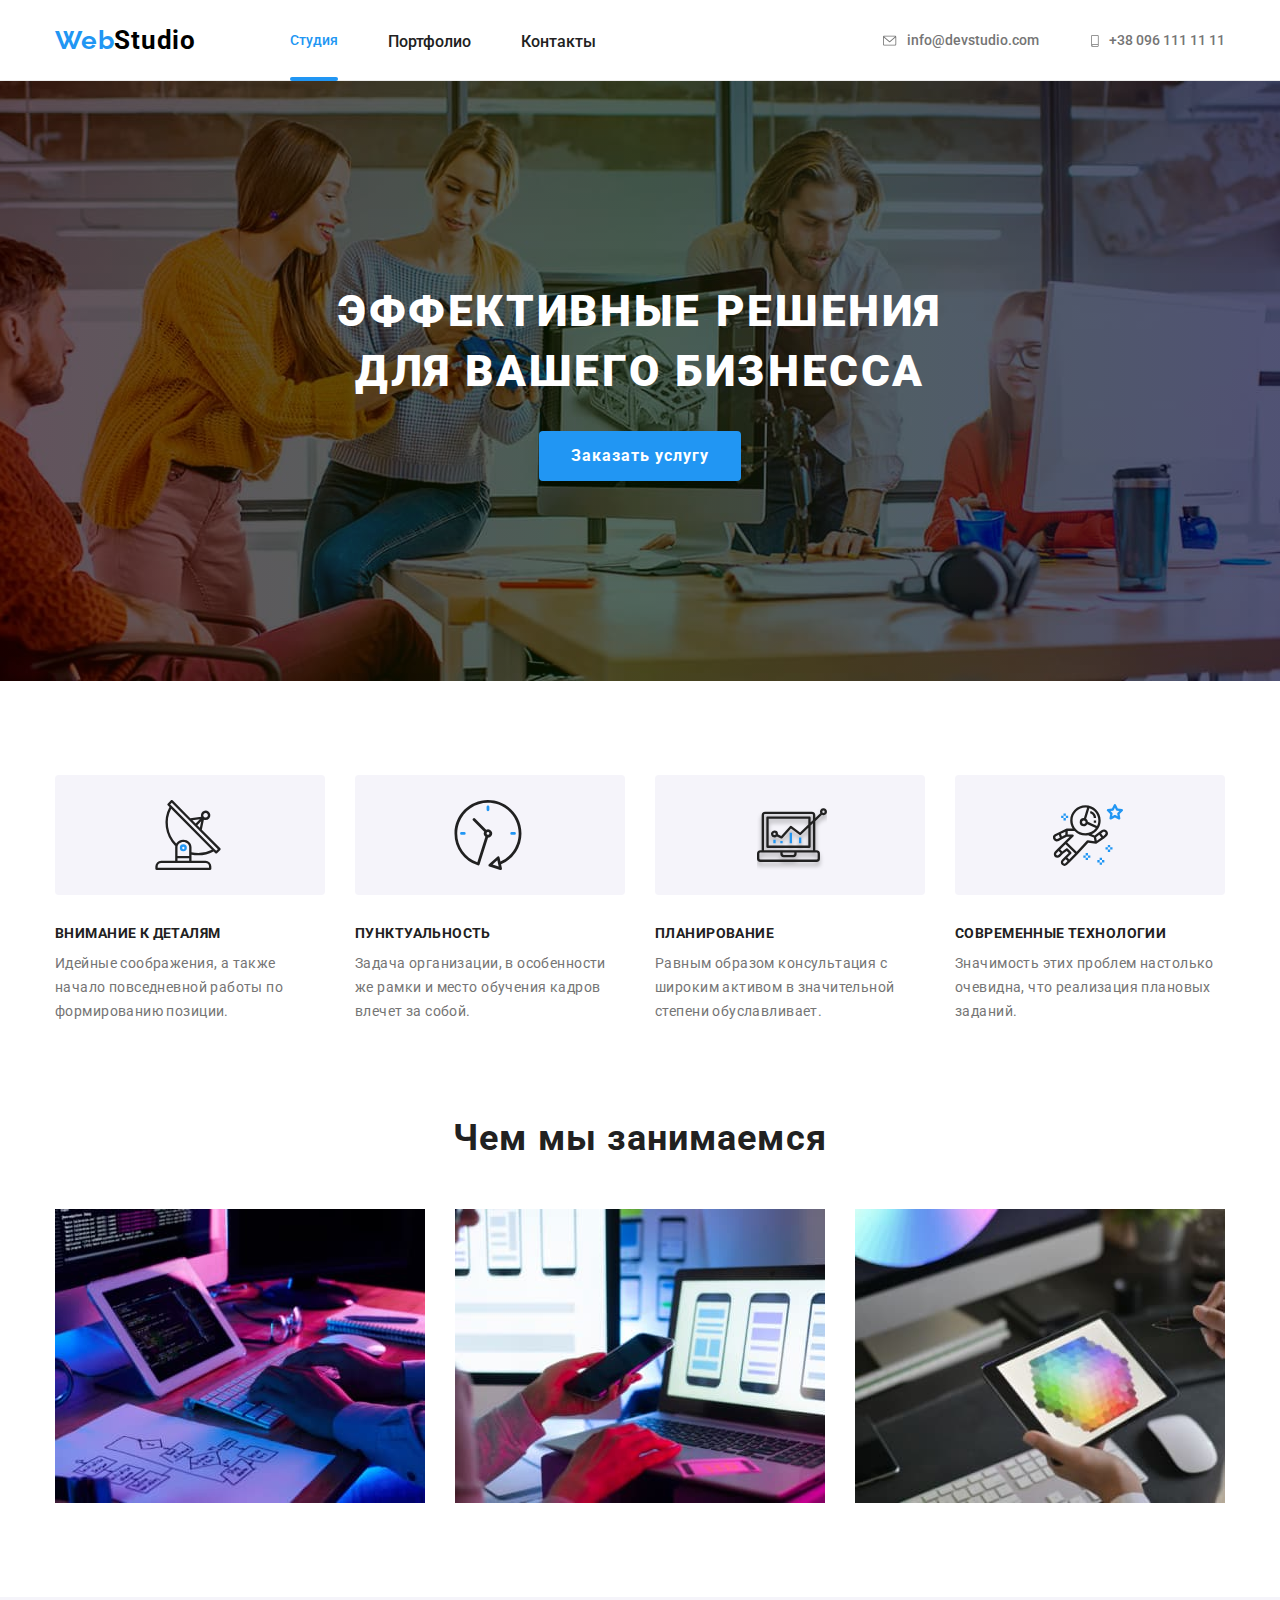
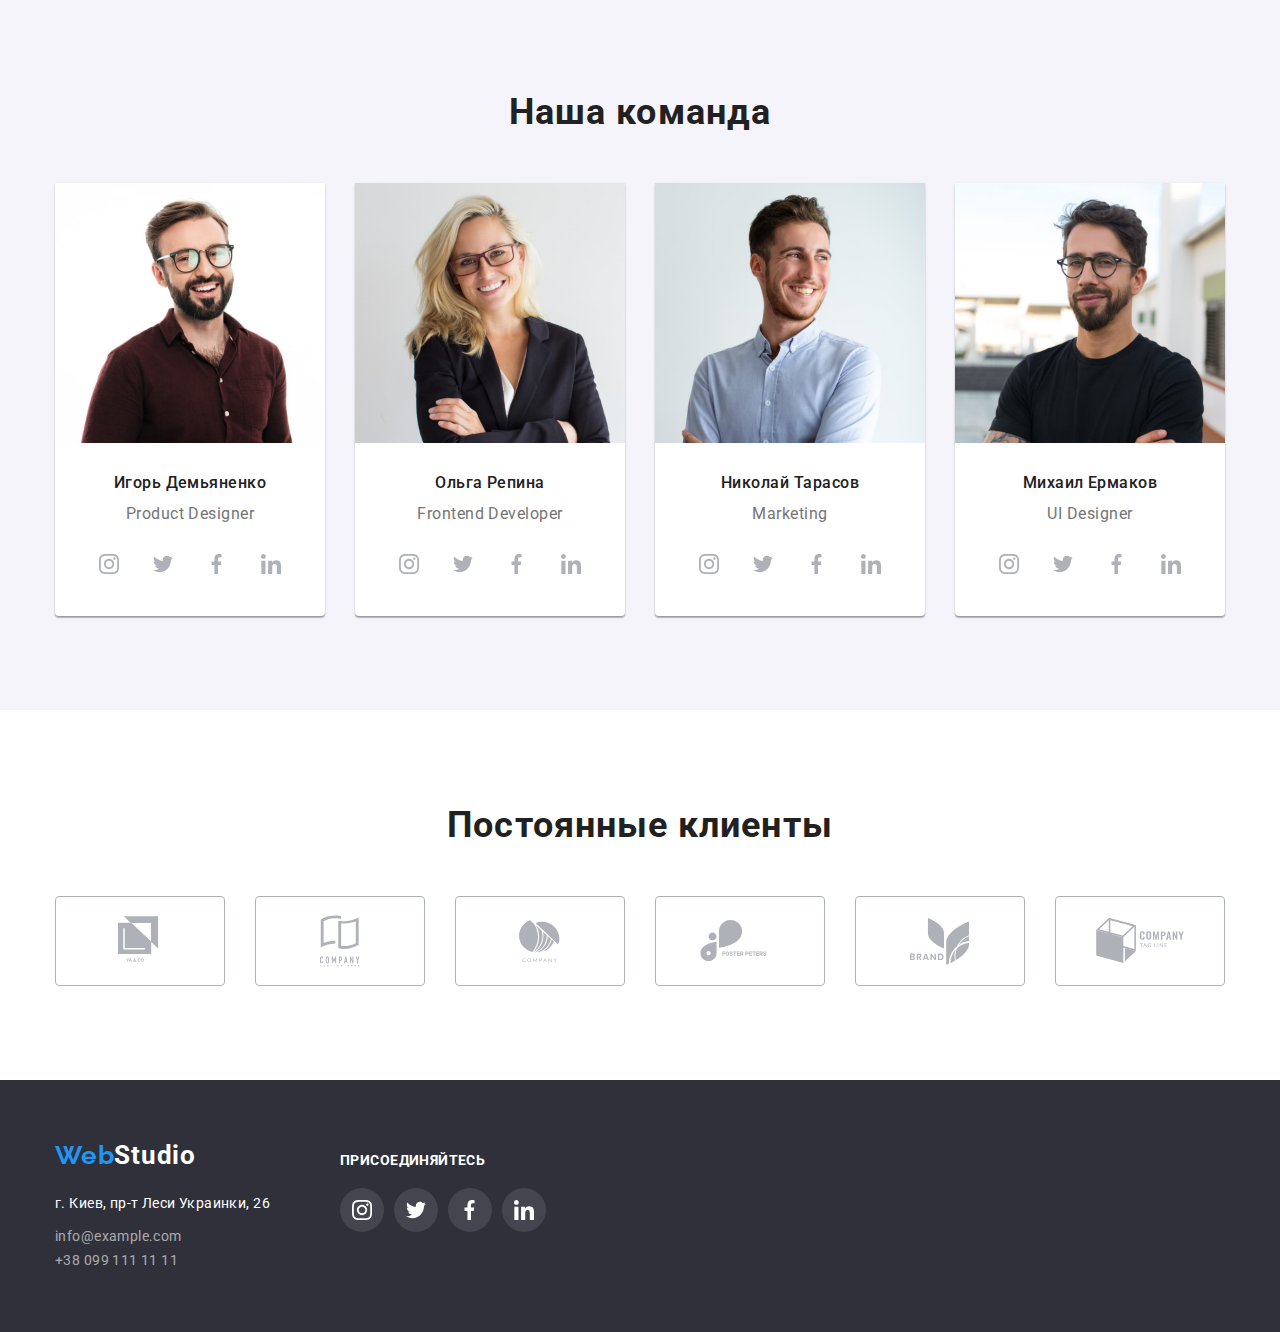
==== commit 598cfe63: "Правки" ====
--- a/index.html
+++ b/index.html
@@ -66,7 +66,7 @@
         <section class="head">
             <div class="container">
                 <h1 class="title-head">Эффективные решения для вашего бизнесса</h1>
-                <a href="#" class="link-head" data-modal-open>Заказать услугу</a>
+                <button class="btn-head" data-modal-open>Заказать услугу</button>
             </div>
         </section>
 
--- a/css/styles.css
+++ b/css/styles.css
@@ -11,7 +11,7 @@
   --inner-section-margin: 50px;
   --card-margin: 30px;
   
-  --body-background: #e5e5e5;
+  --body-background: #ffffff;
   --header-background: #ffffff;
   --header-border: #ECECEC;
   --footer-background: #2f303a;
@@ -50,7 +50,7 @@
 }
 
 .container{
-  width: 1200px;
+  max-width: 1200px;
   padding: 0 15px;
   margin: 0 auto;
 }
@@ -126,12 +126,13 @@
 
 .current{
   position: relative;
+  color: var(--hover-color);
 }
 
 .current::after{
   position: absolute;
   left: 0;
-  bottom: 0;
+  bottom: -1px;
   display: inline-block;
   content: " ";
   width: 100%;
@@ -193,7 +194,7 @@
 /*Section 1*/
 
 .head {
-  height: 600px;
+  min-height: 600px;
   background-image: linear-gradient(to right,
   rgba(47, 0, 0, 0.4),
   rgba(0, 48, 0, 0.4),
@@ -208,7 +209,7 @@
 
 .title-head {
   display: block;
-  width: 696px;
+  max-width: 696px;
   margin-left: auto;
   margin-right: auto;
 
@@ -223,17 +224,18 @@
   text-transform: uppercase;
 }
 
-.link-head {
+.btn-head {
   display: block;
   margin-top: 30px;
-  max-width: 200px;
+  min-width: 200px;
   margin-left: auto;
   margin-right: auto;
-  padding: 10px 33px;
+  padding: 10px 32px;
 
   background: #2196f3;
   box-shadow: 0px 4px 4px rgba(0, 0, 0, 0.15);
   border-radius: 4px;
+  border: 0;
 
   color: var(--common-color);
   text-align: center;
@@ -241,6 +243,7 @@
   font-size: 16px;
   line-height: 30px;
   letter-spacing: 0.06em;
+  cursor: pointer;
 }
 
 /*Section 2*/
@@ -599,7 +602,6 @@
 .connect-link a {
   display: block;
   padding: 12px;
-  
 }
 
 .connect-link svg {
@@ -670,6 +672,7 @@
 .services-btn button:hover, .services-btn button:focus, .services-btn button:active{
   color: var(--common-color);
   background-color: var(--hover-color);
+  box-shadow: 0px 3px 1px rgba(0, 0, 0, 0.1), 0px 1px 2px rgba(0, 0, 0, 0.08), 0px 2px 2px rgba(0, 0, 0, 0.12);
   cursor: pointer;
 }
 
@@ -790,13 +793,10 @@
   top: 50%;
   left: 50%;
   transform: translate(-50%, -50%);
-  min-width: 528px;
-  min-height: 581px;
-  padding-top: 8px;
-  padding-right: 8px;
-
-  display: inline-flex;
-  justify-content: flex-end;
+  max-width: 100%;
+  max-height: 100vh;
+  overflow-y: auto;
+  padding: 40px;
   
   background: #FFFFFF;
   box-shadow: 0px 1px 3px rgba(0, 0, 0,   0.12), 0px 1px 1px rgba(0, 0, 0, 0.14)  , 0px 2px 1px rgba(0, 0, 0, 0.2);
@@ -804,6 +804,9 @@
 }
 
 .close-btn {
+  position: absolute;
+  top: 8px;
+  right: 8px;
   width: 30px;
   height: 30px;
   margin: 0;
